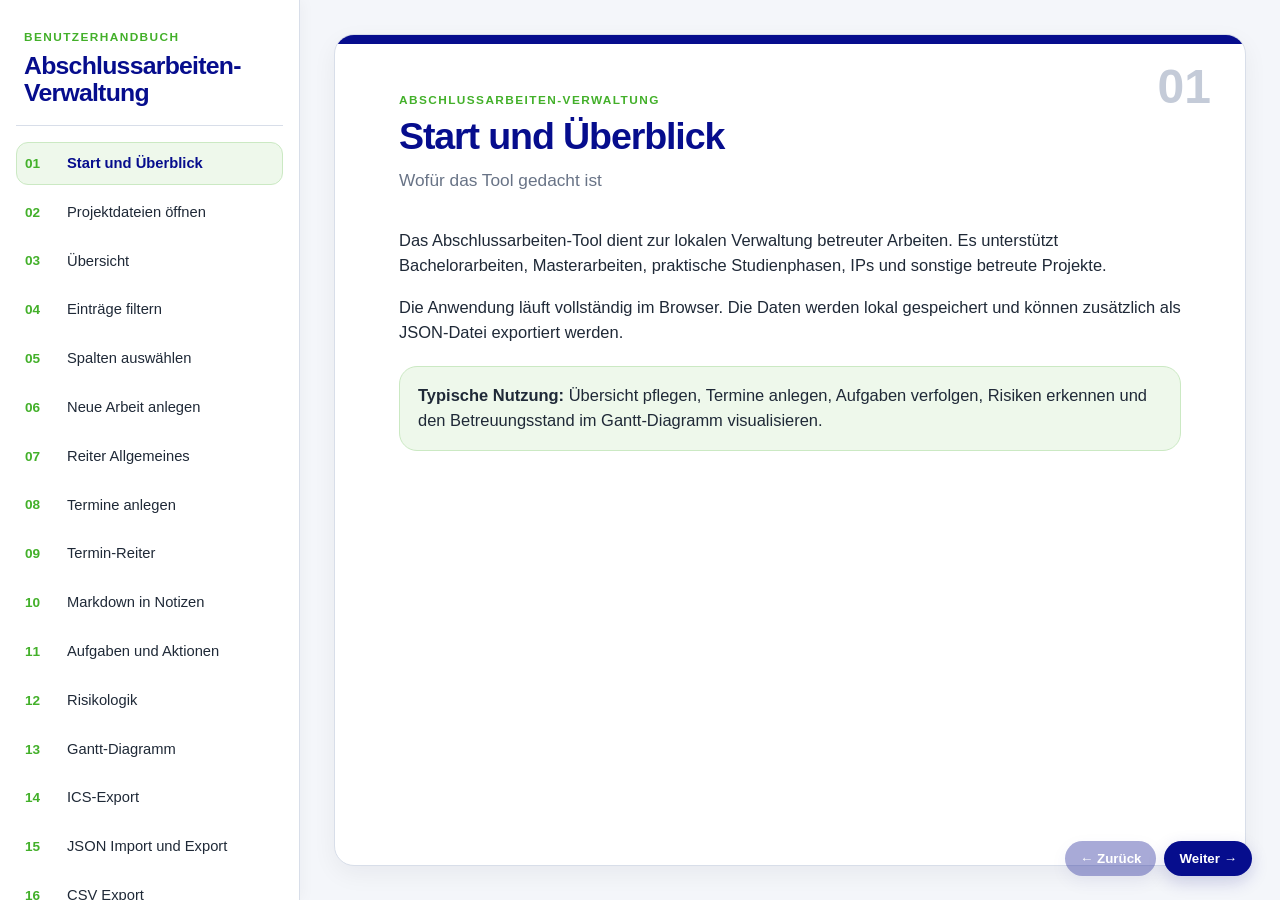
==== manual.html @ 2990c505 "manual hinzugefügt" ====
<!DOCTYPE html>
<html lang="de">
<head>
  <meta charset="utf-8">
  <meta name="viewport" content="width=device-width, initial-scale=1">
  <title>Help - Abschlussarbeiten-Verwaltung</title>
  <style>
    :root {
      --blue:#060d8d;
      --green:#43b02a;
      --bg:#eef2f8;
      --paper:#ffffff;
      --text:#1f2937;
      --muted:#687386;
      --line:#d8dee9;
      --soft:#f6f8fc;
      --warn:#fff7df;
    }
    * { box-sizing:border-box; }
    body {
      margin:0;
      font-family:Arial, Helvetica, sans-serif;
      background:#f4f6fa;
      color:var(--text);
      line-height:1.55;
      height:100vh;
      overflow:hidden;
    }
    .app-shell {
      display:grid;
      grid-template-columns:300px 1fr;
      height:100vh;
      width:100vw;
    }
    aside {
      background:#fff;
      border-right:1px solid var(--line);
      padding:24px 16px;
      overflow:auto;
      box-shadow:2px 0 14px rgba(15,23,42,.04);
      z-index:10;
    }
    .brand {
      padding:4px 8px 18px;
      border-bottom:1px solid var(--line);
      margin-bottom:16px;
    }
    .eyebrow {
      color:var(--green);
      text-transform:uppercase;
      letter-spacing:.12em;
      font-size:.74rem;
      font-weight:800;
      margin:0 0 7px;
    }
    h1 {
      color:var(--blue);
      font-size:1.55rem;
      line-height:1.08;
      margin:0;
      letter-spacing:-.03em;
    }
    .nav-list {
      display:grid;
      gap:6px;
    }
    .nav-item {
      width:100%;
      display:grid;
      grid-template-columns:34px 1fr;
      gap:8px;
      align-items:center;
      border:1px solid transparent;
      background:transparent;
      color:var(--text);
      border-radius:12px;
      padding:9px 8px;
      text-align:left;
      cursor:pointer;
      font:inherit;
      font-size:.92rem;
      transition:.15s ease;
    }
    .nav-item span {
      color:var(--green);
      font-weight:800;
      font-size:.85rem;
    }
    .nav-item:hover {
      background:var(--soft);
      border-color:var(--line);
    }
    .nav-item.active {
      background:#eef8eb;
      border-color:#cbe9c3;
      color:var(--blue);
      font-weight:700;
    }
    main {
      overflow:auto;
      padding:34px;
      display:flex;
      justify-content:center;
      align-items:flex-start;
    }
    .manual-page {
      display:none;
      position:relative;
      width:min(980px, 100%);
      min-height:calc(100vh - 68px);
      background:var(--paper);
      border:1px solid var(--line);
      border-radius:20px;
      padding:56px 64px;
      box-shadow:0 8px 24px rgba(15,23,42,.055);
      overflow:hidden;
    }
    .manual-page.active {
      display:block;
      animation:fadeIn .18s ease-out;
    }
    @keyframes fadeIn {
      from { opacity:0; transform:translateY(4px); }
      to { opacity:1; transform:translateY(0); }
    }
    .manual-page::before {
      content:"";
      position:absolute;
      inset:0 0 auto 0;
      height:9px;
      background:var(--blue);
    }
    .page-number {
      position:absolute;
      top:28px;
      right:34px;
      color:#c4cbd8;
      font-size:3rem;
      font-weight:800;
      line-height:1;
    }
    .page-header {
      margin-bottom:34px;
      padding-right:90px;
    }
    .page-header h2 {
      color:var(--blue);
      font-size:2.35rem;
      line-height:1.08;
      margin:0 0 10px;
      letter-spacing:-.03em;
    }
    .subtitle {
      color:var(--muted);
      font-size:1.08rem;
      margin:0;
    }
    .page-content {
      font-size:1.03rem;
    }
    .page-content p {
      margin:0 0 16px;
    }
    ul, ol {
      padding-left:1.25rem;
      margin:0 0 20px;
    }
    li { margin:.38rem 0; }
    code {
      background:var(--soft);
      border:1px solid var(--line);
      border-radius:7px;
      padding:.1rem .35rem;
      color:var(--blue);
    }
    table {
      width:100%;
      border-collapse:collapse;
      margin:18px 0 22px;
      overflow:hidden;
      border-radius:14px;
      border:1px solid var(--line);
      font-size:.96rem;
    }
    th {
      background:var(--blue);
      color:#fff;
      text-align:left;
      padding:11px 13px;
    }
    td {
      border-top:1px solid var(--line);
      padding:10px 13px;
      vertical-align:top;
    }
    tr:nth-child(even) td { background:#fafbfe; }
    .info-box, .warning-box {
      border-radius:18px;
      padding:16px 18px;
      margin:20px 0;
      border:1px solid var(--line);
    }
    .info-box {
      background:#eef8eb;
      border-color:#cbe9c3;
    }
    .warning-box {
      background:var(--warn);
      border-color:#f1d28a;
    }
    .pager {
      position:fixed;
      right:28px;
      bottom:24px;
      display:flex;
      gap:8px;
      z-index:20;
    }
    .pager button {
      border:none;
      background:var(--blue);
      color:#fff;
      border-radius:999px;
      padding:10px 15px;
      cursor:pointer;
      font-weight:700;
      box-shadow:0 6px 18px rgba(6,13,141,.16);
    }
    .pager button:disabled {
      opacity:.35;
      cursor:default;
    }
    @media(max-width:850px) {
      body { overflow:auto; height:auto; }
      .app-shell {
        grid-template-columns:1fr;
        height:auto;
      }
      aside {
        position:sticky;
        top:0;
        max-height:42vh;
      }
      main {
        padding:18px;
      }
      .manual-page {
        min-height:auto;
        border-radius:18px;
        padding:42px 26px;
      }
      .page-header { padding-right:58px; }
      .page-header h2 { font-size:1.85rem; }
      .page-number { font-size:2.2rem; top:22px; right:24px; }
    }
    @media print {
      body { overflow:visible; height:auto; background:#fff; }
      .app-shell { display:block; height:auto; }
      aside, .pager { display:none; }
      main { display:block; padding:0; overflow:visible; }
      .manual-page {
        display:block !important;
        width:100%;
        min-height:100vh;
        border:none;
        border-radius:0;
        box-shadow:none;
        margin:0;
        padding:42px 52px;
        page-break-after:always;
      }
    }
  </style>
</head>
<body>
  <div class="app-shell">
    <aside>
      <div class="brand">
        <p class="eyebrow">Benutzerhandbuch</p>
        <h1>Abschlussarbeiten-Verwaltung</h1>
      </div>
      <nav class="nav-list" aria-label="Inhalt">
        <button class="nav-item active" data-page="0"><span>01</span>Start und Überblick</button>
<button class="nav-item " data-page="1"><span>02</span>Projektdateien öffnen</button>
<button class="nav-item " data-page="2"><span>03</span>Übersicht</button>
<button class="nav-item " data-page="3"><span>04</span>Einträge filtern</button>
<button class="nav-item " data-page="4"><span>05</span>Spalten auswählen</button>
<button class="nav-item " data-page="5"><span>06</span>Neue Arbeit anlegen</button>
<button class="nav-item " data-page="6"><span>07</span>Reiter Allgemeines</button>
<button class="nav-item " data-page="7"><span>08</span>Termine anlegen</button>
<button class="nav-item " data-page="8"><span>09</span>Termin-Reiter</button>
<button class="nav-item " data-page="9"><span>10</span>Markdown in Notizen</button>
<button class="nav-item " data-page="10"><span>11</span>Aufgaben und Aktionen</button>
<button class="nav-item " data-page="11"><span>12</span>Risikologik</button>
<button class="nav-item " data-page="12"><span>13</span>Gantt-Diagramm</button>
<button class="nav-item " data-page="13"><span>14</span>ICS-Export</button>
<button class="nav-item " data-page="14"><span>15</span>JSON Import und Export</button>
<button class="nav-item " data-page="15"><span>16</span>CSV Export</button>
<button class="nav-item " data-page="16"><span>17</span>Lokale Speicherung</button>
<button class="nav-item " data-page="17"><span>18</span>Git und Projektpflege</button>
      </nav>
    </aside>

    <main>
      
    <article class="manual-page active" data-page="0">
      <div class="page-number">01</div>
      <header class="page-header">
        <p class="eyebrow">Abschlussarbeiten-Verwaltung</p>
        <h2>Start und Überblick</h2>
        <p class="subtitle">Wofür das Tool gedacht ist</p>
      </header>
      <section class="page-content">
        <p>Das Abschlussarbeiten-Tool dient zur lokalen Verwaltung betreuter Arbeiten. Es unterstützt Bachelorarbeiten, Masterarbeiten, praktische Studienphasen, IPs und sonstige betreute Projekte.</p>
        <p>Die Anwendung läuft vollständig im Browser. Die Daten werden lokal gespeichert und können zusätzlich als JSON-Datei exportiert werden.</p>
        <div class="info-box"><strong>Typische Nutzung:</strong> Übersicht pflegen, Termine anlegen, Aufgaben verfolgen, Risiken erkennen und den Betreuungsstand im Gantt-Diagramm visualisieren.</div>
    </section>
    </article>
    

    <article class="manual-page " data-page="1">
      <div class="page-number">02</div>
      <header class="page-header">
        <p class="eyebrow">Abschlussarbeiten-Verwaltung</p>
        <h2>Projektdateien öffnen</h2>
        <p class="subtitle">So startest du das Programm</p>
      </header>
      <section class="page-content">
        <p>Öffne die Datei <code>index.html</code> im Browser. Empfohlen wird Firefox oder ein aktueller Chromium-basierter Browser.</p>
        <ol><li>Projektordner entpacken.</li><li><code>index.html</code> doppelklicken.</li><li>Das Tool startet mit der Übersicht.</li></ol>
        <p>Die Dateien <code>styles.css</code> und <code>app.js</code> müssen im gleichen Ordner wie <code>index.html</code> liegen.</p>
    </section>
    </article>
    

    <article class="manual-page " data-page="2">
      <div class="page-number">03</div>
      <header class="page-header">
        <p class="eyebrow">Abschlussarbeiten-Verwaltung</p>
        <h2>Übersicht</h2>
        <p class="subtitle">Alle Arbeiten in einer Tabelle</p>
      </header>
      <section class="page-content">
        <p>Die Übersicht zeigt alle gefilterten Arbeiten tabellarisch an. Abgeschlossene Arbeiten werden hellgrau dargestellt.</p>
        <p>Ein Klick auf eine Tabellenzeile öffnet den Bearbeitungsdialog.</p>
        <ul><li><strong>Name:</strong> Student*in oder Kandidat*in</li><li><strong>Art:</strong> z. B. Bachelorarbeit, Masterarbeit oder IP</li><li><strong>Status:</strong> aktueller Bearbeitungsstand</li><li><strong>Risiko:</strong> grün, gelb oder rot</li><li><strong>Nächste Aktion:</strong> automatisch aus offenen Terminaufgaben übernommen</li></ul>
    </section>
    </article>
    

    <article class="manual-page " data-page="3">
      <div class="page-number">04</div>
      <header class="page-header">
        <p class="eyebrow">Abschlussarbeiten-Verwaltung</p>
        <h2>Einträge filtern</h2>
        <p class="subtitle">Schnell die relevanten Arbeiten finden</p>
      </header>
      <section class="page-content">
        <p>Oberhalb der Übersicht stehen mehrere Filter zur Verfügung. Die Filter wirken kombiniert.</p>
        <table><tr><th>Filter</th><th>Funktion</th></tr><tr><td>Suche</td><td>Durchsucht Namen, Themen, Unternehmen, Betreuer*innen und Bemerkungen.</td></tr><tr><td>Anzeige</td><td>Zeigt aktive, abgeschlossene, kritische oder bald fällige Arbeiten.</td></tr><tr><td>Status</td><td>Filtert nach Bearbeitungsstatus.</td></tr><tr><td>Risiko</td><td>Filtert nach grün, gelb oder rot.</td></tr><tr><td>Art</td><td>Filtert nach Art der Arbeit.</td></tr></table>
    </section>
    </article>
    

    <article class="manual-page " data-page="4">
      <div class="page-number">05</div>
      <header class="page-header">
        <p class="eyebrow">Abschlussarbeiten-Verwaltung</p>
        <h2>Spalten auswählen</h2>
        <p class="subtitle">Übersicht individuell anpassen</p>
      </header>
      <section class="page-content">
        <p>Über den Button <strong>Auswahl Einträge</strong> können Spalten ein- und ausgeblendet werden.</p>
        <p>Die Auswahl wird lokal gespeichert und beim nächsten Start wiederhergestellt.</p>
        <ol><li>Button <strong>Auswahl Einträge</strong> öffnen.</li><li>Gewünschte Spalten aktivieren oder deaktivieren.</li><li>Mit <strong>Übernehmen</strong> speichern.</li></ol>
    </section>
    </article>
    

    <article class="manual-page " data-page="5">
      <div class="page-number">06</div>
      <header class="page-header">
        <p class="eyebrow">Abschlussarbeiten-Verwaltung</p>
        <h2>Neue Arbeit anlegen</h2>
        <p class="subtitle">Eintrag erstellen</p>
      </header>
      <section class="page-content">
        <p>Mit <strong>+ Neue Arbeit</strong> wird eine neue Arbeit angelegt. Im Reiter <strong>Allgemeines</strong> werden Stammdaten und Bearbeitungsstand gepflegt.</p>
        <ul><li>Name</li><li>Art der Arbeit</li><li>Studiengang</li><li>Thema</li><li>Betreuer*in 1 und 2</li><li>Start- und Abgabedatum</li><li>Status und Risiko</li></ul>
    </section>
    </article>
    

    <article class="manual-page " data-page="6">
      <div class="page-number">07</div>
      <header class="page-header">
        <p class="eyebrow">Abschlussarbeiten-Verwaltung</p>
        <h2>Reiter Allgemeines</h2>
        <p class="subtitle">Stammdaten und Status</p>
      </header>
      <section class="page-content">
        <p>Der Reiter <strong>Allgemeines</strong> enthält alle bearbeitbaren Grunddaten einer Arbeit.</p>
        <p>Die Buttons <strong>Duplizieren</strong> und <strong>Löschen</strong> werden nur in diesem Reiter angezeigt.</p>
        <div class="warning-box">Beim Löschen muss zur Sicherheit der Name des Eintrags exakt eingegeben werden.</div>
    </section>
    </article>
    

    <article class="manual-page " data-page="7">
      <div class="page-number">08</div>
      <header class="page-header">
        <p class="eyebrow">Abschlussarbeiten-Verwaltung</p>
        <h2>Termine anlegen</h2>
        <p class="subtitle">Betreuungstermine verwalten</p>
      </header>
      <section class="page-content">
        <p>Termine werden über <strong>+ Termin</strong> im Bearbeitungsdialog oder durch Klick in eine Kalenderwoche im Gantt-Diagramm erzeugt.</p>
        <p>Termine werden automatisch nach Datum und Uhrzeit sortiert und durchgehend nummeriert.</p>
        <p>Beispiel: Wird ein neuer Termin zeitlich vor Termin 2 eingefügt, passt das Tool die Nummerierung automatisch an.</p>
    </section>
    </article>
    

    <article class="manual-page " data-page="8">
      <div class="page-number">09</div>
      <header class="page-header">
        <p class="eyebrow">Abschlussarbeiten-Verwaltung</p>
        <h2>Termin-Reiter</h2>
        <p class="subtitle">Notizen und Aufgaben</p>
      </header>
      <section class="page-content">
        <p>Jeder Termin besitzt einen eigenen Reiter. Dort können Datum, Uhrzeit, Notiz und Aufgaben gepflegt werden.</p>
        <p>Der Termin-Reiter enthält drei getrennte Bereiche:</p>
        <ul><li><strong>Notiz</strong></li><li><strong>Aufgaben Betreuer*In</strong></li><li><strong>Aufgaben Student*In</strong></li></ul>
        <p>Die beiden Aufgabenbereiche besitzen zusätzlich jeweils eine Checkbox <strong>Aufgabe erledigt</strong>.</p>
    </section>
    </article>
    

    <article class="manual-page " data-page="9">
      <div class="page-number">10</div>
      <header class="page-header">
        <p class="eyebrow">Abschlussarbeiten-Verwaltung</p>
        <h2>Markdown in Notizen</h2>
        <p class="subtitle">Formatierte Inhalte erfassen</p>
      </header>
      <section class="page-content">
        <p>In Notizen und Aufgaben können einfache Markdown-Elemente genutzt werden.</p>
        <table><tr><th>Funktion</th><th>Markdown</th></tr><tr><td>Überschrift</td><td><code>## Überschrift</code></td></tr><tr><td>Fett</td><td><code>**Text**</code></td></tr><tr><td>Kursiv</td><td><code>*Text*</code></td></tr><tr><td>Liste</td><td><code>- Eintrag</code></td></tr><tr><td>Aufgabe</td><td><code>- [ ] Aufgabe</code></td></tr></table>
        <p>Der Button <strong>Markdown</strong> schaltet zwischen Syntaxansicht und interpretierter Darstellung um.</p>
    </section>
    </article>
    

    <article class="manual-page " data-page="10">
      <div class="page-number">11</div>
      <header class="page-header">
        <p class="eyebrow">Abschlussarbeiten-Verwaltung</p>
        <h2>Aufgaben und Aktionen</h2>
        <p class="subtitle">Automatische Übernahme in die Übersicht</p>
      </header>
      <section class="page-content">
        <p>Die Aufgaben aus dem nächsten offenen Termin werden automatisch in die Übersicht übernommen.</p>
        <ul><li><strong>Aufgaben Student*In</strong> erscheinen in der Spalte <strong>Nächste Aktion Student*In</strong>.</li><li><strong>Aufgaben Betreuer*In</strong> erscheinen in der Spalte <strong>Nächste Aktion Betreuer*In</strong>.</li></ul>
        <p>In der Übersicht werden Aktionen einzeilig angezeigt. Nach längerem Mouseover erscheint der vollständige Text.</p>
    </section>
    </article>
    

    <article class="manual-page " data-page="11">
      <div class="page-number">12</div>
      <header class="page-header">
        <p class="eyebrow">Abschlussarbeiten-Verwaltung</p>
        <h2>Risikologik</h2>
        <p class="subtitle">Automatische Eskalation</p>
      </header>
      <section class="page-content">
        <p>Das Risiko kann manuell gesetzt werden. Die automatische Logik überschreibt manuelle Einstufungen nicht nach unten, sondern eskaliert nur.</p>
        <table><tr><th>Bedingung</th><th>Automatisches Risiko</th></tr><tr><td>Weniger als 10 Tage bis Termin und offene Aufgaben</td><td>gelb</td></tr><tr><td>Weniger als 3 Tage bis Termin und offene Aufgaben</td><td>rot</td></tr><tr><td>Beide Aufgaben erledigt</td><td>Nachfrage, ob Risiko auf grün gesetzt werden soll</td></tr></table>
    </section>
    </article>
    

    <article class="manual-page " data-page="12">
      <div class="page-number">13</div>
      <header class="page-header">
        <p class="eyebrow">Abschlussarbeiten-Verwaltung</p>
        <h2>Gantt-Diagramm</h2>
        <p class="subtitle">Zeitliche Planung visualisieren</p>
      </header>
      <section class="page-content">
        <p>Das Gantt-Diagramm zeigt die Laufzeit der Arbeiten als Balken und Termine als orange Marker.</p>
        <ul><li>Klick auf eine Arbeit öffnet den Eintrag.</li><li>Klick auf einen Terminmarker öffnet den Termin.</li><li>Klick auf eine leere Kalenderwoche erzeugt einen neuen Termin.</li><li>Mehrere Termine pro Woche werden als mehrere Marker angezeigt.</li></ul>
        <p>Nach 1 Sekunde Mouseover über einem Terminmarker erscheinen Termininformationen.</p>
    </section>
    </article>
    

    <article class="manual-page " data-page="13">
      <div class="page-number">14</div>
      <header class="page-header">
        <p class="eyebrow">Abschlussarbeiten-Verwaltung</p>
        <h2>ICS-Export</h2>
        <p class="subtitle">Termine in Kalender übernehmen</p>
      </header>
      <section class="page-content">
        <p>Jeder Termin kann als ICS-Datei exportiert werden. Die Datei kann anschließend in Kalenderprogramme importiert werden.</p>
        <p>Exportiert werden:</p>
        <ul><li>Titel</li><li>Datum</li><li>Uhrzeit</li><li>Notiz</li><li>Aufgaben Betreuer*In</li><li>Aufgaben Student*In</li></ul>
    </section>
    </article>
    

    <article class="manual-page " data-page="14">
      <div class="page-number">15</div>
      <header class="page-header">
        <p class="eyebrow">Abschlussarbeiten-Verwaltung</p>
        <h2>JSON Import und Export</h2>
        <p class="subtitle">Datensicherung</p>
      </header>
      <section class="page-content">
        <p>Im Reiter <strong>Daten</strong> kann über den JSON Export der vollständige Datenbestand gesichert werden.</p>
        <p>Beim JSON-Import werden vorhandene Einträge nicht gelöscht. Importierte Einträge werden ergänzt. Falls IDs bereits existieren, erzeugt das Tool neue IDs.</p>
        <div class="info-box">Empfehlung: Regelmäßig eine JSON-Sicherung erstellen.</div>
    </section>
    </article>
    

    <article class="manual-page " data-page="15">
      <div class="page-number">16</div>
      <header class="page-header">
        <p class="eyebrow">Abschlussarbeiten-Verwaltung</p>
        <h2>CSV Export</h2>
        <p class="subtitle">Daten weiterverarbeiten</p>
      </header>
      <section class="page-content">
        <p>Der CSV Export erzeugt eine tabellarische Datei für Excel oder andere Tabellenprogramme.</p>
        <p>Der CSV Export ist besonders nützlich für Berichte, Archivierung oder zusätzliche Auswertungen.</p>
    </section>
    </article>
    

    <article class="manual-page " data-page="16">
      <div class="page-number">17</div>
      <header class="page-header">
        <p class="eyebrow">Abschlussarbeiten-Verwaltung</p>
        <h2>Lokale Speicherung</h2>
        <p class="subtitle">Daten im Browser</p>
      </header>
      <section class="page-content">
        <p>Die Daten werden lokal im Browser gespeichert. Zusätzlich kann jederzeit manuell gespeichert werden.</p>
        <ul><li>Automatisches Speichern nach Änderungen</li><li>Regelmäßige Speicherprüfung</li><li>Speichern beim Schließen</li><li>Manuelles Speichern über den Button</li></ul>
        <p>Die Speicherung erfolgt im lokalen Browserprofil.</p>
    </section>
    </article>
    

    <article class="manual-page " data-page="17">
      <div class="page-number">18</div>
      <header class="page-header">
        <p class="eyebrow">Abschlussarbeiten-Verwaltung</p>
        <h2>Git und Projektpflege</h2>
        <p class="subtitle">Versionierung</p>
      </header>
      <section class="page-content">
        <p>Das Projekt steht öffentlich unter folgender Adresse zur Verfügung:</p>
        <p><code>https://github.com/lukaslentz/Abschlussarbeiten-Verwaltung.git</code></p>
</section>
    </article>
    
    </main>
  </div>

  <div class="pager">
    <button id="prevBtn" type="button">← Zurück</button>
    <button id="nextBtn" type="button">Weiter →</button>
  </div>

  <script>
    const navItems = Array.from(document.querySelectorAll('.nav-item'));
    const pages = Array.from(document.querySelectorAll('.manual-page'));
    const prevBtn = document.getElementById('prevBtn');
    const nextBtn = document.getElementById('nextBtn');
    let current = 0;

    function showPage(index) {
      current = Math.max(0, Math.min(index, pages.length - 1));
      navItems.forEach((item, i) => item.classList.toggle('active', i === current));
      pages.forEach((page, i) => page.classList.toggle('active', i === current));
      prevBtn.disabled = current === 0;
      nextBtn.disabled = current === pages.length - 1;
      navItems[current].scrollIntoView({ block: 'nearest' });
      document.querySelector('main').scrollTo({ top: 0, behavior: 'smooth' });
    }

    navItems.forEach((item, i) => item.addEventListener('click', () => showPage(i)));
    prevBtn.addEventListener('click', () => showPage(current - 1));
    nextBtn.addEventListener('click', () => showPage(current + 1));

    document.addEventListener('keydown', (event) => {
      if (event.key === 'ArrowRight') showPage(current + 1);
      if (event.key === 'ArrowLeft') showPage(current - 1);
    });

    showPage(0);
  </script>
</body>
</html>
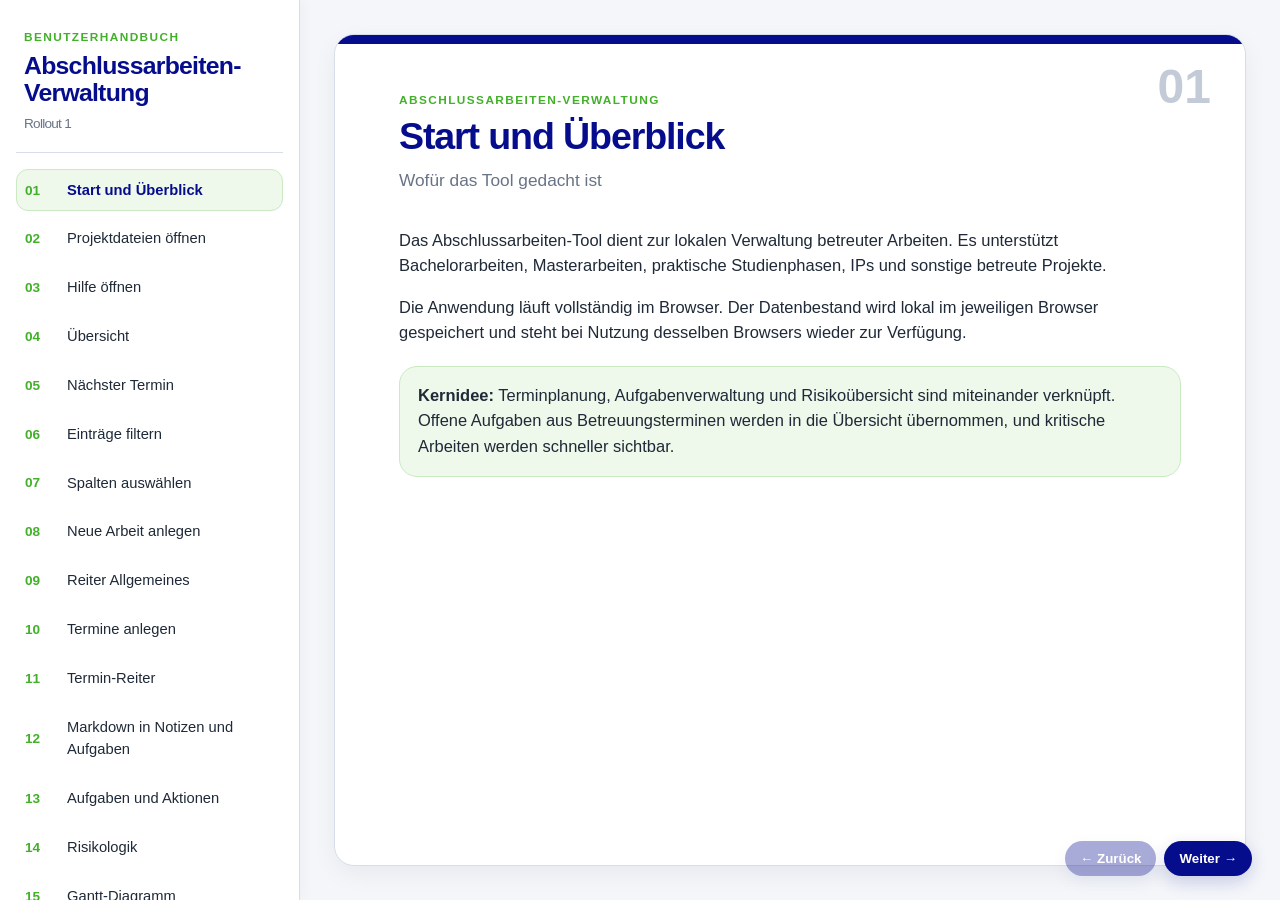
==== commit 64953875: "rollout 1" ====
--- a/manual.html
+++ b/manual.html
@@ -3,12 +3,12 @@
 <head>
   <meta charset="utf-8">
   <meta name="viewport" content="width=device-width, initial-scale=1">
-  <title>Help - Abschlussarbeiten-Verwaltung</title>
+  <title>Hilfe - Abschlussarbeiten-Verwaltung</title>
   <style>
     :root {
       --blue:#060d8d;
       --green:#43b02a;
-      --bg:#eef2f8;
+      --bg:#f4f6fa;
       --paper:#ffffff;
       --text:#1f2937;
       --muted:#687386;
@@ -20,7 +20,7 @@
     body {
       margin:0;
       font-family:Arial, Helvetica, sans-serif;
-      background:#f4f6fa;
+      background:var(--bg);
       color:var(--text);
       line-height:1.55;
       height:100vh;
@@ -232,23 +232,10 @@
     }
     @media(max-width:850px) {
       body { overflow:auto; height:auto; }
-      .app-shell {
-        grid-template-columns:1fr;
-        height:auto;
-      }
-      aside {
-        position:sticky;
-        top:0;
-        max-height:42vh;
-      }
-      main {
-        padding:18px;
-      }
-      .manual-page {
-        min-height:auto;
-        border-radius:18px;
-        padding:42px 26px;
-      }
+      .app-shell { grid-template-columns:1fr; height:auto; }
+      aside { position:sticky; top:0; max-height:42vh; }
+      main { padding:18px; }
+      .manual-page { min-height:auto; border-radius:18px; padding:42px 26px; }
       .page-header { padding-right:58px; }
       .page-header h2 { font-size:1.85rem; }
       .page-number { font-size:2.2rem; top:22px; right:24px; }
@@ -277,30 +264,32 @@
     <aside>
       <div class="brand">
         <p class="eyebrow">Benutzerhandbuch</p>
-        <h1>Abschlussarbeiten-Verwaltung</h1>
+        <h1>Abschlussarbeiten-Verwaltung<br><span style="font-size:.85rem;color:var(--muted);font-weight:400">Rollout 1</span></h1>
       </div>
       <nav class="nav-list" aria-label="Inhalt">
         <button class="nav-item active" data-page="0"><span>01</span>Start und Überblick</button>
 <button class="nav-item " data-page="1"><span>02</span>Projektdateien öffnen</button>
-<button class="nav-item " data-page="2"><span>03</span>Übersicht</button>
-<button class="nav-item " data-page="3"><span>04</span>Einträge filtern</button>
-<button class="nav-item " data-page="4"><span>05</span>Spalten auswählen</button>
-<button class="nav-item " data-page="5"><span>06</span>Neue Arbeit anlegen</button>
-<button class="nav-item " data-page="6"><span>07</span>Reiter Allgemeines</button>
-<button class="nav-item " data-page="7"><span>08</span>Termine anlegen</button>
-<button class="nav-item " data-page="8"><span>09</span>Termin-Reiter</button>
-<button class="nav-item " data-page="9"><span>10</span>Markdown in Notizen</button>
-<button class="nav-item " data-page="10"><span>11</span>Aufgaben und Aktionen</button>
-<button class="nav-item " data-page="11"><span>12</span>Risikologik</button>
-<button class="nav-item " data-page="12"><span>13</span>Gantt-Diagramm</button>
-<button class="nav-item " data-page="13"><span>14</span>ICS-Export</button>
-<button class="nav-item " data-page="14"><span>15</span>JSON Import und Export</button>
-<button class="nav-item " data-page="15"><span>16</span>CSV Export</button>
-<button class="nav-item " data-page="16"><span>17</span>Lokale Speicherung</button>
-<button class="nav-item " data-page="17"><span>18</span>Git und Projektpflege</button>
+<button class="nav-item " data-page="2"><span>03</span>Hilfe öffnen</button>
+<button class="nav-item " data-page="3"><span>04</span>Übersicht</button>
+<button class="nav-item " data-page="4"><span>05</span>Nächster Termin</button>
+<button class="nav-item " data-page="5"><span>06</span>Einträge filtern</button>
+<button class="nav-item " data-page="6"><span>07</span>Spalten auswählen</button>
+<button class="nav-item " data-page="7"><span>08</span>Neue Arbeit anlegen</button>
+<button class="nav-item " data-page="8"><span>09</span>Reiter Allgemeines</button>
+<button class="nav-item " data-page="9"><span>10</span>Termine anlegen</button>
+<button class="nav-item " data-page="10"><span>11</span>Termin-Reiter</button>
+<button class="nav-item " data-page="11"><span>12</span>Markdown in Notizen und Aufgaben</button>
+<button class="nav-item " data-page="12"><span>13</span>Aufgaben und Aktionen</button>
+<button class="nav-item " data-page="13"><span>14</span>Risikologik</button>
+<button class="nav-item " data-page="14"><span>15</span>Gantt-Diagramm</button>
+<button class="nav-item " data-page="15"><span>16</span>Reiter Daten</button>
+<button class="nav-item " data-page="16"><span>17</span>JSON Import und Export</button>
+<button class="nav-item " data-page="17"><span>18</span>CSV Export</button>
+<button class="nav-item " data-page="18"><span>19</span>Lokale Speicherung</button>
+<button class="nav-item " data-page="19"><span>20</span>Beispieldaten</button>
+<button class="nav-item " data-page="20"><span>21</span>Git und Projektpflege</button>
       </nav>
     </aside>
-
     <main>
       
     <article class="manual-page active" data-page="0">
@@ -312,8 +301,8 @@
       </header>
       <section class="page-content">
         <p>Das Abschlussarbeiten-Tool dient zur lokalen Verwaltung betreuter Arbeiten. Es unterstützt Bachelorarbeiten, Masterarbeiten, praktische Studienphasen, IPs und sonstige betreute Projekte.</p>
-        <p>Die Anwendung läuft vollständig im Browser. Die Daten werden lokal gespeichert und können zusätzlich als JSON-Datei exportiert werden.</p>
-        <div class="info-box"><strong>Typische Nutzung:</strong> Übersicht pflegen, Termine anlegen, Aufgaben verfolgen, Risiken erkennen und den Betreuungsstand im Gantt-Diagramm visualisieren.</div>
+        <p>Die Anwendung läuft vollständig im Browser. Der Datenbestand wird lokal im jeweiligen Browser gespeichert und steht bei Nutzung desselben Browsers wieder zur Verfügung.</p>
+        <div class="info-box"><strong>Kernidee:</strong> Terminplanung, Aufgabenverwaltung und Risikoübersicht sind miteinander verknüpft. Offene Aufgaben aus Betreuungsterminen werden in die Übersicht übernommen, und kritische Arbeiten werden schneller sichtbar.</div>
     </section>
     </article>
     
@@ -326,9 +315,9 @@
         <p class="subtitle">So startest du das Programm</p>
       </header>
       <section class="page-content">
-        <p>Öffne die Datei <code>index.html</code> im Browser. Empfohlen wird Firefox oder ein aktueller Chromium-basierter Browser.</p>
-        <ol><li>Projektordner entpacken.</li><li><code>index.html</code> doppelklicken.</li><li>Das Tool startet mit der Übersicht.</li></ol>
-        <p>Die Dateien <code>styles.css</code> und <code>app.js</code> müssen im gleichen Ordner wie <code>index.html</code> liegen.</p>
+        <p>Das Tool benötigt keine Installation.</p>
+        <ol><li>ZIP-Archiv entpacken.</li><li>Die Datei <code>index.html</code> im Browser öffnen.</li><li>Das Tool startet mit der Übersicht.</li></ol>
+        <p>Die Dateien <code>styles.css</code>, <code>app.js</code> und <code>manual.html</code> müssen im gleichen Projektordner liegen.</p>
     </section>
     </article>
     
@@ -337,19 +326,49 @@
       <div class="page-number">03</div>
       <header class="page-header">
         <p class="eyebrow">Abschlussarbeiten-Verwaltung</p>
+        <h2>Hilfe öffnen</h2>
+        <p class="subtitle">Integriertes Handbuch</p>
+      </header>
+      <section class="page-content">
+        <p>Über den Button <strong>Hilfe</strong> in der Kopfzeile wird dieses Handbuch geöffnet.</p>
+        <p>Das Handbuch ist als Datei <code>manual.html</code> im Projekt enthalten und kann auch direkt im Browser geöffnet werden.</p>
+        <div class="info-box">Die Handbuchversion gehört zu <strong>Rollout 1</strong>.</div>
+    </section>
+    </article>
+    
+
+    <article class="manual-page " data-page="3">
+      <div class="page-number">04</div>
+      <header class="page-header">
+        <p class="eyebrow">Abschlussarbeiten-Verwaltung</p>
         <h2>Übersicht</h2>
         <p class="subtitle">Alle Arbeiten in einer Tabelle</p>
       </header>
       <section class="page-content">
         <p>Die Übersicht zeigt alle gefilterten Arbeiten tabellarisch an. Abgeschlossene Arbeiten werden hellgrau dargestellt.</p>
         <p>Ein Klick auf eine Tabellenzeile öffnet den Bearbeitungsdialog.</p>
-        <ul><li><strong>Name:</strong> Student*in oder Kandidat*in</li><li><strong>Art:</strong> z. B. Bachelorarbeit, Masterarbeit oder IP</li><li><strong>Status:</strong> aktueller Bearbeitungsstand</li><li><strong>Risiko:</strong> grün, gelb oder rot</li><li><strong>Nächste Aktion:</strong> automatisch aus offenen Terminaufgaben übernommen</li></ul>
-    </section>
-    </article>
-    
-
-    <article class="manual-page " data-page="3">
-      <div class="page-number">04</div>
+        <ul><li><strong>Name:</strong> Student*in oder Kandidat*in</li><li><strong>Art:</strong> z. B. Bachelorarbeit, Masterarbeit oder IP</li><li><strong>Status:</strong> aktueller Bearbeitungsstand</li><li><strong>Risiko:</strong> grün, gelb oder rot</li><li><strong>Nächster Termin:</strong> nächster zukünftiger Termin aus der Terminliste</li><li><strong>Nächste Aktion:</strong> automatisch aus offenen Terminaufgaben übernommen</li></ul>
+    </section>
+    </article>
+    
+
+    <article class="manual-page " data-page="4">
+      <div class="page-number">05</div>
+      <header class="page-header">
+        <p class="eyebrow">Abschlussarbeiten-Verwaltung</p>
+        <h2>Nächster Termin</h2>
+        <p class="subtitle">Direkt aus der Übersicht zum Termin</p>
+      </header>
+      <section class="page-content">
+        <p>Die Spalte <strong>Nächster Termin</strong> wird automatisch aus den Terminen einer Arbeit abgeleitet.</p>
+        <p>Es wird immer der nächste zukünftige Termin angezeigt. Vergangene Termine werden nicht mehr als nächster Termin angezeigt, wenn kein zukünftiger Termin vorhanden ist.</p>
+        <p>Der Datumseintrag ist anklickbar. Ein Klick auf das Datum öffnet direkt den zugehörigen Termin-Reiter im Bearbeitungsdialog.</p>
+    </section>
+    </article>
+    
+
+    <article class="manual-page " data-page="5">
+      <div class="page-number">06</div>
       <header class="page-header">
         <p class="eyebrow">Abschlussarbeiten-Verwaltung</p>
         <h2>Einträge filtern</h2>
@@ -357,13 +376,13 @@
       </header>
       <section class="page-content">
         <p>Oberhalb der Übersicht stehen mehrere Filter zur Verfügung. Die Filter wirken kombiniert.</p>
-        <table><tr><th>Filter</th><th>Funktion</th></tr><tr><td>Suche</td><td>Durchsucht Namen, Themen, Unternehmen, Betreuer*innen und Bemerkungen.</td></tr><tr><td>Anzeige</td><td>Zeigt aktive, abgeschlossene, kritische oder bald fällige Arbeiten.</td></tr><tr><td>Status</td><td>Filtert nach Bearbeitungsstatus.</td></tr><tr><td>Risiko</td><td>Filtert nach grün, gelb oder rot.</td></tr><tr><td>Art</td><td>Filtert nach Art der Arbeit.</td></tr></table>
-    </section>
-    </article>
-    
-
-    <article class="manual-page " data-page="4">
-      <div class="page-number">05</div>
+        <table><tr><th>Filter</th><th>Funktion</th></tr><tr><td>Suche</td><td>Durchsucht Namen, Themen, Unternehmen, Betreuer*innen und Bemerkungen.</td></tr><tr><td>Anzeige</td><td>Zeigt aktive, abgeschlossene, kritische oder bald fällige Arbeiten.</td></tr><tr><td>Status</td><td>Filtert nach Bearbeitungsstatus. Die Option „alle aktiven“ blendet abgeschlossene Arbeiten aus.</td></tr><tr><td>Risiko</td><td>Filtert nach grün, gelb oder rot.</td></tr><tr><td>Art</td><td>Filtert nach Art der Arbeit.</td></tr></table>
+    </section>
+    </article>
+    
+
+    <article class="manual-page " data-page="6">
+      <div class="page-number">07</div>
       <header class="page-header">
         <p class="eyebrow">Abschlussarbeiten-Verwaltung</p>
         <h2>Spalten auswählen</h2>
@@ -377,8 +396,8 @@
     </article>
     
 
-    <article class="manual-page " data-page="5">
-      <div class="page-number">06</div>
+    <article class="manual-page " data-page="7">
+      <div class="page-number">08</div>
       <header class="page-header">
         <p class="eyebrow">Abschlussarbeiten-Verwaltung</p>
         <h2>Neue Arbeit anlegen</h2>
@@ -391,8 +410,8 @@
     </article>
     
 
-    <article class="manual-page " data-page="6">
-      <div class="page-number">07</div>
+    <article class="manual-page " data-page="8">
+      <div class="page-number">09</div>
       <header class="page-header">
         <p class="eyebrow">Abschlussarbeiten-Verwaltung</p>
         <h2>Reiter Allgemeines</h2>
@@ -406,8 +425,8 @@
     </article>
     
 
-    <article class="manual-page " data-page="7">
-      <div class="page-number">08</div>
+    <article class="manual-page " data-page="9">
+      <div class="page-number">10</div>
       <header class="page-header">
         <p class="eyebrow">Abschlussarbeiten-Verwaltung</p>
         <h2>Termine anlegen</h2>
@@ -415,14 +434,14 @@
       </header>
       <section class="page-content">
         <p>Termine werden über <strong>+ Termin</strong> im Bearbeitungsdialog oder durch Klick in eine Kalenderwoche im Gantt-Diagramm erzeugt.</p>
+        <p>Die Datumsberechnung erfolgt lokal, damit keine Verschiebung durch Zeitzonen entsteht.</p>
         <p>Termine werden automatisch nach Datum und Uhrzeit sortiert und durchgehend nummeriert.</p>
-        <p>Beispiel: Wird ein neuer Termin zeitlich vor Termin 2 eingefügt, passt das Tool die Nummerierung automatisch an.</p>
-    </section>
-    </article>
-    
-
-    <article class="manual-page " data-page="8">
-      <div class="page-number">09</div>
+    </section>
+    </article>
+    
+
+    <article class="manual-page " data-page="10">
+      <div class="page-number">11</div>
       <header class="page-header">
         <p class="eyebrow">Abschlussarbeiten-Verwaltung</p>
         <h2>Termin-Reiter</h2>
@@ -433,15 +452,16 @@
         <p>Der Termin-Reiter enthält drei getrennte Bereiche:</p>
         <ul><li><strong>Notiz</strong></li><li><strong>Aufgaben Betreuer*In</strong></li><li><strong>Aufgaben Student*In</strong></li></ul>
         <p>Die beiden Aufgabenbereiche besitzen zusätzlich jeweils eine Checkbox <strong>Aufgabe erledigt</strong>.</p>
-    </section>
-    </article>
-    
-
-    <article class="manual-page " data-page="9">
-      <div class="page-number">10</div>
-      <header class="page-header">
-        <p class="eyebrow">Abschlussarbeiten-Verwaltung</p>
-        <h2>Markdown in Notizen</h2>
+        <p>Im Termin-Reiter kann der Termin außerdem als ICS exportiert oder gelöscht werden.</p>
+    </section>
+    </article>
+    
+
+    <article class="manual-page " data-page="11">
+      <div class="page-number">12</div>
+      <header class="page-header">
+        <p class="eyebrow">Abschlussarbeiten-Verwaltung</p>
+        <h2>Markdown in Notizen und Aufgaben</h2>
         <p class="subtitle">Formatierte Inhalte erfassen</p>
       </header>
       <section class="page-content">
@@ -452,8 +472,8 @@
     </article>
     
 
-    <article class="manual-page " data-page="10">
-      <div class="page-number">11</div>
+    <article class="manual-page " data-page="12">
+      <div class="page-number">13</div>
       <header class="page-header">
         <p class="eyebrow">Abschlussarbeiten-Verwaltung</p>
         <h2>Aufgaben und Aktionen</h2>
@@ -462,13 +482,13 @@
       <section class="page-content">
         <p>Die Aufgaben aus dem nächsten offenen Termin werden automatisch in die Übersicht übernommen.</p>
         <ul><li><strong>Aufgaben Student*In</strong> erscheinen in der Spalte <strong>Nächste Aktion Student*In</strong>.</li><li><strong>Aufgaben Betreuer*In</strong> erscheinen in der Spalte <strong>Nächste Aktion Betreuer*In</strong>.</li></ul>
-        <p>In der Übersicht werden Aktionen einzeilig angezeigt. Nach längerem Mouseover erscheint der vollständige Text.</p>
-    </section>
-    </article>
-    
-
-    <article class="manual-page " data-page="11">
-      <div class="page-number">12</div>
+        <p>In der Übersicht werden die Aktionen einzeilig angezeigt. Nach 1 Sekunde Mouseover erscheint der vollständige Text in einem temporären Fenster.</p>
+    </section>
+    </article>
+    
+
+    <article class="manual-page " data-page="13">
+      <div class="page-number">14</div>
       <header class="page-header">
         <p class="eyebrow">Abschlussarbeiten-Verwaltung</p>
         <h2>Risikologik</h2>
@@ -476,13 +496,14 @@
       </header>
       <section class="page-content">
         <p>Das Risiko kann manuell gesetzt werden. Die automatische Logik überschreibt manuelle Einstufungen nicht nach unten, sondern eskaliert nur.</p>
-        <table><tr><th>Bedingung</th><th>Automatisches Risiko</th></tr><tr><td>Weniger als 10 Tage bis Termin und offene Aufgaben</td><td>gelb</td></tr><tr><td>Weniger als 3 Tage bis Termin und offene Aufgaben</td><td>rot</td></tr><tr><td>Beide Aufgaben erledigt</td><td>Nachfrage, ob Risiko auf grün gesetzt werden soll</td></tr></table>
-    </section>
-    </article>
-    
-
-    <article class="manual-page " data-page="12">
-      <div class="page-number">13</div>
+        <table><tr><th>Bedingung</th><th>Automatisches Risiko</th></tr><tr><td>Weniger als 10 Tage bis Termin und offene Aufgaben</td><td>gelb, falls bisher niedriger</td></tr><tr><td>Weniger als 3 Tage bis Termin und offene Aufgaben</td><td>rot, falls bisher niedriger</td></tr><tr><td>Beide Aufgaben erledigt</td><td>Nachfrage mit Ja/Nein, ob Risiko auf grün gesetzt werden soll</td></tr></table>
+        <p>Eine manuell gesetzte höhere Risikostufe bleibt erhalten, solange keine noch höhere automatische Stufe erreicht wird.</p>
+    </section>
+    </article>
+    
+
+    <article class="manual-page " data-page="14">
+      <div class="page-number">15</div>
       <header class="page-header">
         <p class="eyebrow">Abschlussarbeiten-Verwaltung</p>
         <h2>Gantt-Diagramm</h2>
@@ -491,37 +512,7 @@
       <section class="page-content">
         <p>Das Gantt-Diagramm zeigt die Laufzeit der Arbeiten als Balken und Termine als orange Marker.</p>
         <ul><li>Klick auf eine Arbeit öffnet den Eintrag.</li><li>Klick auf einen Terminmarker öffnet den Termin.</li><li>Klick auf eine leere Kalenderwoche erzeugt einen neuen Termin.</li><li>Mehrere Termine pro Woche werden als mehrere Marker angezeigt.</li></ul>
-        <p>Nach 1 Sekunde Mouseover über einem Terminmarker erscheinen Termininformationen.</p>
-    </section>
-    </article>
-    
-
-    <article class="manual-page " data-page="13">
-      <div class="page-number">14</div>
-      <header class="page-header">
-        <p class="eyebrow">Abschlussarbeiten-Verwaltung</p>
-        <h2>ICS-Export</h2>
-        <p class="subtitle">Termine in Kalender übernehmen</p>
-      </header>
-      <section class="page-content">
-        <p>Jeder Termin kann als ICS-Datei exportiert werden. Die Datei kann anschließend in Kalenderprogramme importiert werden.</p>
-        <p>Exportiert werden:</p>
-        <ul><li>Titel</li><li>Datum</li><li>Uhrzeit</li><li>Notiz</li><li>Aufgaben Betreuer*In</li><li>Aufgaben Student*In</li></ul>
-    </section>
-    </article>
-    
-
-    <article class="manual-page " data-page="14">
-      <div class="page-number">15</div>
-      <header class="page-header">
-        <p class="eyebrow">Abschlussarbeiten-Verwaltung</p>
-        <h2>JSON Import und Export</h2>
-        <p class="subtitle">Datensicherung</p>
-      </header>
-      <section class="page-content">
-        <p>Im Reiter <strong>Daten</strong> kann über den JSON Export der vollständige Datenbestand gesichert werden.</p>
-        <p>Beim JSON-Import werden vorhandene Einträge nicht gelöscht. Importierte Einträge werden ergänzt. Falls IDs bereits existieren, erzeugt das Tool neue IDs.</p>
-        <div class="info-box">Empfehlung: Regelmäßig eine JSON-Sicherung erstellen.</div>
+        <p>Nach 1 Sekunde Mouseover über einem Terminmarker erscheinen Termininformationen mit Titel, Datum, Uhrzeit und interpretierter Markdown-Notiz.</p>
     </section>
     </article>
     
@@ -530,6 +521,36 @@
       <div class="page-number">16</div>
       <header class="page-header">
         <p class="eyebrow">Abschlussarbeiten-Verwaltung</p>
+        <h2>Reiter Daten</h2>
+        <p class="subtitle">Import und Export</p>
+      </header>
+      <section class="page-content">
+        <p>Die Datenfunktionen befinden sich im Reiter <strong>Daten</strong>.</p>
+        <ul><li><strong>JSON Export</strong></li><li><strong>CSV Export</strong></li><li><strong>JSON Import</strong></li></ul>
+        <div class="info-box">Der Datenbestand wird immer lokal im Browser gespeichert und steht damit bei der Benutzung des selben Browsers immer wieder zur Verfügung. Sollen Datenbestände umgezogen werden, kann ein Export als *.json erfolgen.</div>
+    </section>
+    </article>
+    
+
+    <article class="manual-page " data-page="16">
+      <div class="page-number">17</div>
+      <header class="page-header">
+        <p class="eyebrow">Abschlussarbeiten-Verwaltung</p>
+        <h2>JSON Import und Export</h2>
+        <p class="subtitle">Datensicherung und Umzug</p>
+      </header>
+      <section class="page-content">
+        <p>Über den JSON Export kann der vollständige Datenbestand gesichert werden.</p>
+        <p>Beim JSON Import werden vorhandene Einträge nicht gelöscht. Importierte Einträge werden ergänzt. Falls IDs bereits existieren, erzeugt das Tool neue IDs.</p>
+        <p>Der JSON Export eignet sich besonders für Datensicherung und Umzug auf einen anderen Rechner oder Browser.</p>
+    </section>
+    </article>
+    
+
+    <article class="manual-page " data-page="17">
+      <div class="page-number">18</div>
+      <header class="page-header">
+        <p class="eyebrow">Abschlussarbeiten-Verwaltung</p>
         <h2>CSV Export</h2>
         <p class="subtitle">Daten weiterverarbeiten</p>
       </header>
@@ -540,8 +561,8 @@
     </article>
     
 
-    <article class="manual-page " data-page="16">
-      <div class="page-number">17</div>
+    <article class="manual-page " data-page="18">
+      <div class="page-number">19</div>
       <header class="page-header">
         <p class="eyebrow">Abschlussarbeiten-Verwaltung</p>
         <h2>Lokale Speicherung</h2>
@@ -555,34 +576,46 @@
     </article>
     
 
-    <article class="manual-page " data-page="17">
-      <div class="page-number">18</div>
+    <article class="manual-page " data-page="19">
+      <div class="page-number">20</div>
+      <header class="page-header">
+        <p class="eyebrow">Abschlussarbeiten-Verwaltung</p>
+        <h2>Beispieldaten</h2>
+        <p class="subtitle">Vier initiale Einträge</p>
+      </header>
+      <section class="page-content">
+        <p>Beim ersten Start ohne vorhandenen lokalen Datenbestand werden vier Beispieldatensätze angelegt.</p>
+        <p>Einer dieser Beispieldatensätze ist abgeschlossen und wird in der Übersicht entsprechend hellgrau dargestellt.</p>
+        <p>Sobald eigene Daten gespeichert oder importiert wurden, werden diese lokalen Daten verwendet.</p>
+    </section>
+    </article>
+    
+
+    <article class="manual-page " data-page="20">
+      <div class="page-number">21</div>
       <header class="page-header">
         <p class="eyebrow">Abschlussarbeiten-Verwaltung</p>
         <h2>Git und Projektpflege</h2>
-        <p class="subtitle">Versionierung</p>
+        <p class="subtitle">Öffentliches Repository</p>
       </header>
       <section class="page-content">
         <p>Das Projekt steht öffentlich unter folgender Adresse zur Verfügung:</p>
         <p><code>https://github.com/lukaslentz/Abschlussarbeiten-Verwaltung.git</code></p>
-</section>
+    </section>
     </article>
     
     </main>
   </div>
-
   <div class="pager">
     <button id="prevBtn" type="button">← Zurück</button>
     <button id="nextBtn" type="button">Weiter →</button>
   </div>
-
   <script>
     const navItems = Array.from(document.querySelectorAll('.nav-item'));
     const pages = Array.from(document.querySelectorAll('.manual-page'));
     const prevBtn = document.getElementById('prevBtn');
     const nextBtn = document.getElementById('nextBtn');
     let current = 0;
-
     function showPage(index) {
       current = Math.max(0, Math.min(index, pages.length - 1));
       navItems.forEach((item, i) => item.classList.toggle('active', i === current));
@@ -592,16 +625,13 @@
       navItems[current].scrollIntoView({ block: 'nearest' });
       document.querySelector('main').scrollTo({ top: 0, behavior: 'smooth' });
     }
-
     navItems.forEach((item, i) => item.addEventListener('click', () => showPage(i)));
     prevBtn.addEventListener('click', () => showPage(current - 1));
     nextBtn.addEventListener('click', () => showPage(current + 1));
-
     document.addEventListener('keydown', (event) => {
       if (event.key === 'ArrowRight') showPage(current + 1);
       if (event.key === 'ArrowLeft') showPage(current - 1);
     });
-
     showPage(0);
   </script>
 </body>
